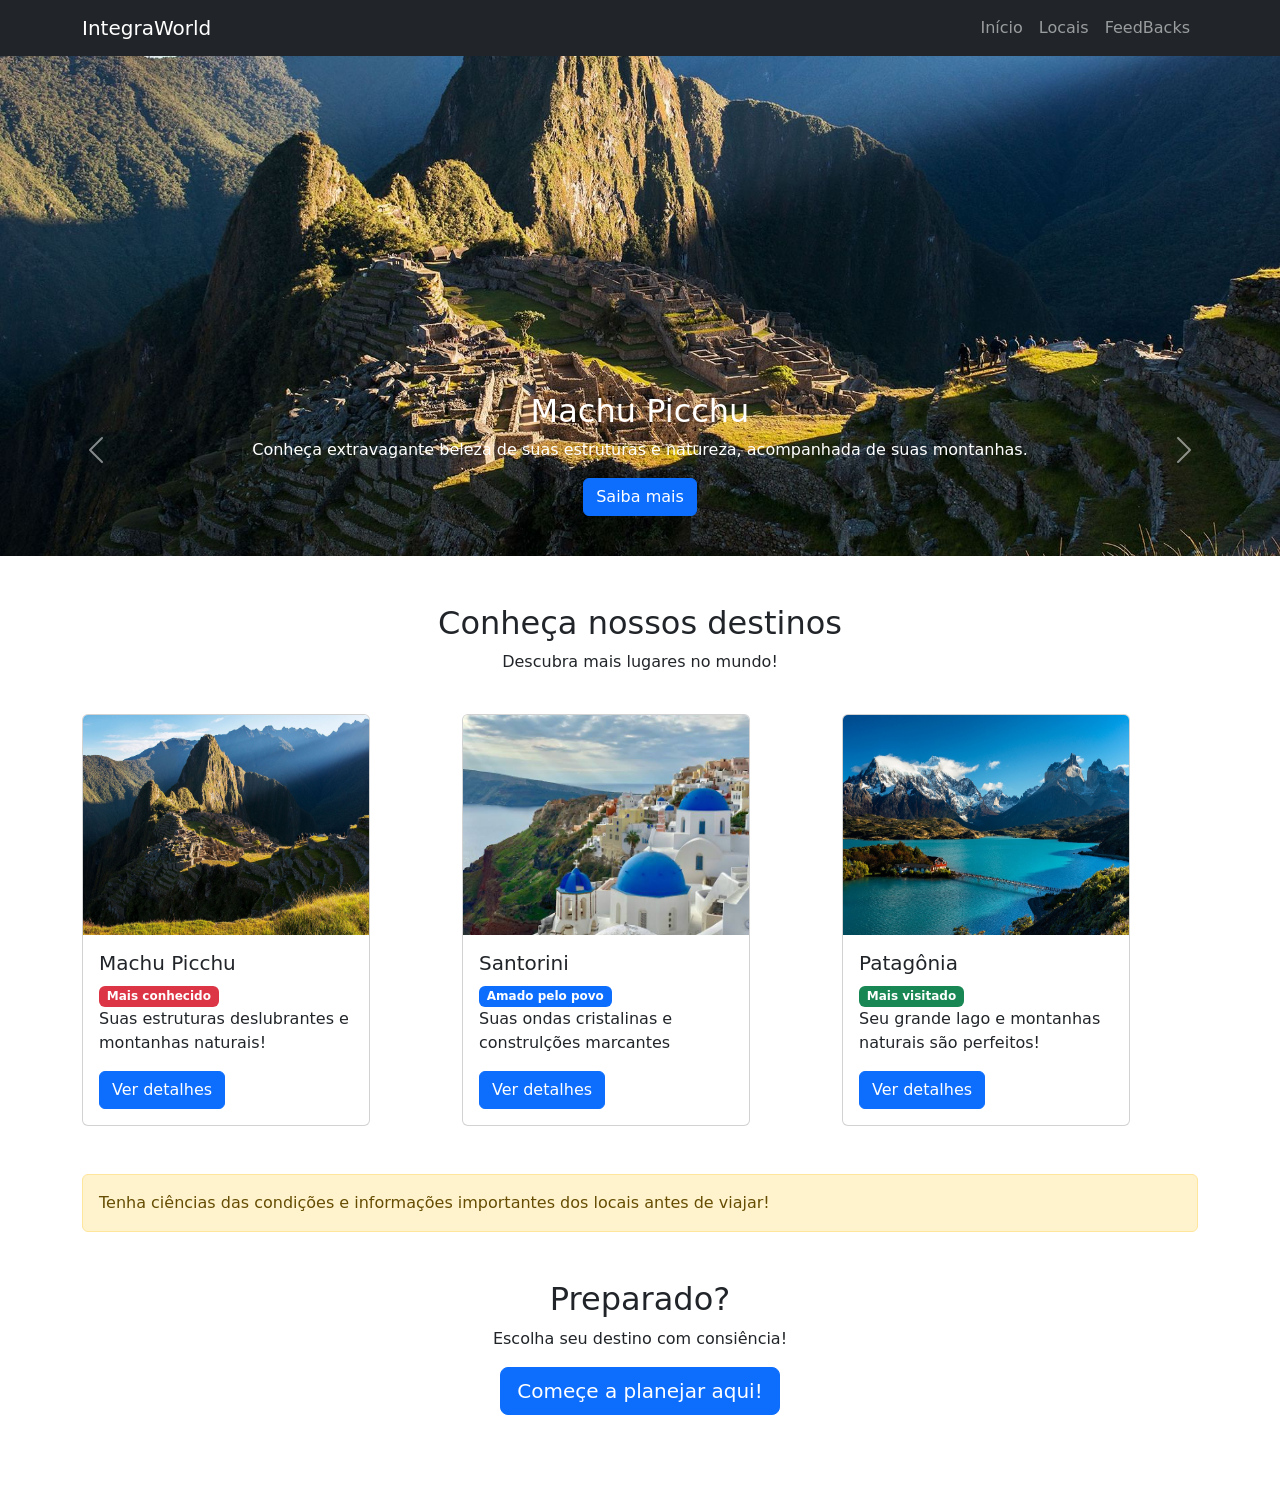
==== index.html @ cd150b31 "Inicialização site com cards e carousel" ====
<!DOCTYPE html>
<html lang="pt-br">

<head>
  <meta charset="UTF-8">
  <meta name="viewport" content="width=device-width, initial-scale=1.0">
  <link href="https://cdn.jsdelivr.net/npm/bootstrap@5.3.3/dist/css/bootstrap.min.css" rel="stylesheet">
  <link href="./CSS/style.css" rel="stylesheet">
  <title>IntegraWorld</title>
</head>

<body>
  
  <nav class="navbar navbar-expand-lg
  bg-dark navbar-dark">
    <div class="container">
      <a class="navbar-brand" href="#">
        IntegraWorld
      </a>
      <div class="navbar-nav ms-auto">
        <a class="nav-link" href="#">
          Início</a>
        <a class="nav-link" href="#">
          Locais</a>
        <a class="nav-link" href="#">
           FeedBacks </a>
      </div>
    </div>
  </nav>


  <div id="carouselTurismo" class="carousel slide" data-bs-ride="carousel">
    <div class="carousel-inner">
      <div class="carousel-item active">
        <img src="./IMG/Muchu Picchu.jpg" class="d-block w-100" alt="Destino">
        <div class="carousel-caption">
          <h2>Machu Picchu</h2>
          <p>Conheça extravagante beleza de suas estruturas e natureza, acompanhada de suas montanhas.</p>
          <button class="btn btn-primary">
            
            Saiba mais
          </button>
        </div>
      </div>

      <div class="carousel-item">
        <img src="./IMG/SANTORINI1.jpg" class="d-block w-100">
        <div class="carousel-caption">
          <h2>Santorini</h2>
          <p>Observe de perto as belezas de suas ondas e conheça sua beleza natural e urbana!</p>
          <button class="btn btn-primary">
            Saiba mais
          </button>
        </div>
      </div>



      <div class="carousel-item">
        <img src="./IMG/PATAGÔNIA1.webp" class="d-block w-100">
        <div class="carousel-caption">
          <h2>Patagônia</h2>
          <p>Veja a beleza natural deste local!</p>
          <button class="btn btn-primary">
            Saiba mais
          </button>
        </div>
      </div>

    </div>
  </div>

  <button class="carousel-control-prev" type="button" data-bs-target="#carouselTurismo" data-bs-slide="prev">
    <span class="carousel-control-prev-icon">
    </span>
  </button>

  <button class="carousel-control-next" type="button" data-bs-target="#carouselTurismo" data-bs-slide="next">
    <span class="carousel-control-next-icon">
    </span>
  </button>


      <section class="container my-5">
        
        <h2 class="text-center">        
        Conheça nossos destinos
        </h2>       
        <p class="text-center">        
        Descubra mais lugares no mundo!
        </p>
<br>

        <div class="row">

          <div class="col-md-4">
          
            <div class="card" style="width: 18rem;">
              <img src="./IMG/Muchu-picchu cardizito.jpg" class="card-img-top" alt="...">
              <div class="card-body">
                <h5 class="card-title">

                  Machu Picchu         
                  </h5>
                  <span class="badge bg-danger">
                  Mais conhecido             
                  </span>

          
                <p class="card-text">Suas estruturas deslubrantes e montanhas naturais!</p>
                <a href="index.html">
                  <button class="btn btn-primary">Ver detalhes</button> 
                </a>
              </div>
            </div>
          
          </div>
          
          <div class="col-md-4">
          
            <div class="card" style="width: 18rem;">
              <img src="./IMG/SANTORINICARD.jfif" class="card-img-top" alt="...">
              <div class="card-body">

                <h5 class="card-title">

                  Santorini              
                  </h5>
                  <span class="badge bg-primary">
                  Amado pelo povo               
                  </span>

                <p class="card-text">Suas ondas cristalinas e construlções marcantes</p>
                <a href="index.html">
                  <button class="btn btn-primary">Ver detalhes</button> 
                </a>
              </div>
            </div>
          
          </div>
          
          <div class="col-md-4">
          
            <div class="card" style="width: 18rem;">
              <img src="./IMG/PATAGONITACARDZS.png" class="card-img-top" alt="...">
              <div class="card-body">
                <h5 class="card-title">

                  Patagônia               
                  </h5>
                  <span class="badge bg-success">
                  Mais visitado                  
                  </span>
                <p class="card-text">Seu grande lago e montanhas naturais são perfeitos!</p>
                <a href="index.html">
                <button class="btn btn-primary">Ver detalhes</button> 
              </a>
              </div>
            </div>
          
          </div>
          
          </div>
        

          
      </section>
      <div class="container my-5">
      <div class="alert alert-warning">

        Tenha ciências das condições e informações importantes dos locais antes de viajar!
        
      </div>  
        </div>

        <section class="container text-center my-5">



<h2>Preparado?</h2>


<p>Escolha seu destino com consiência!</p>
<button class="btn btn-primary btn-lg">
Começe a planejar aqui!
</button>

</section>
      <BR>
      
      
  <script src="https://cdn.jsdelivr.net/npm/bootstrap@5.3.3/dist/js/bootstrap.bundle.min.js"></script>
</body>

</html>
---- CSS/style.css ----
.card-img-top {
    height: 220px;
    width: auto;
}

.carousel-item img {

    height: 500px;
   object-fit: cover;
    
    }
    
   .card {
    height: 100%;
    transition: 0.3s;   
    }

    .card:hover {

        transform: translateY(-5px);
    }
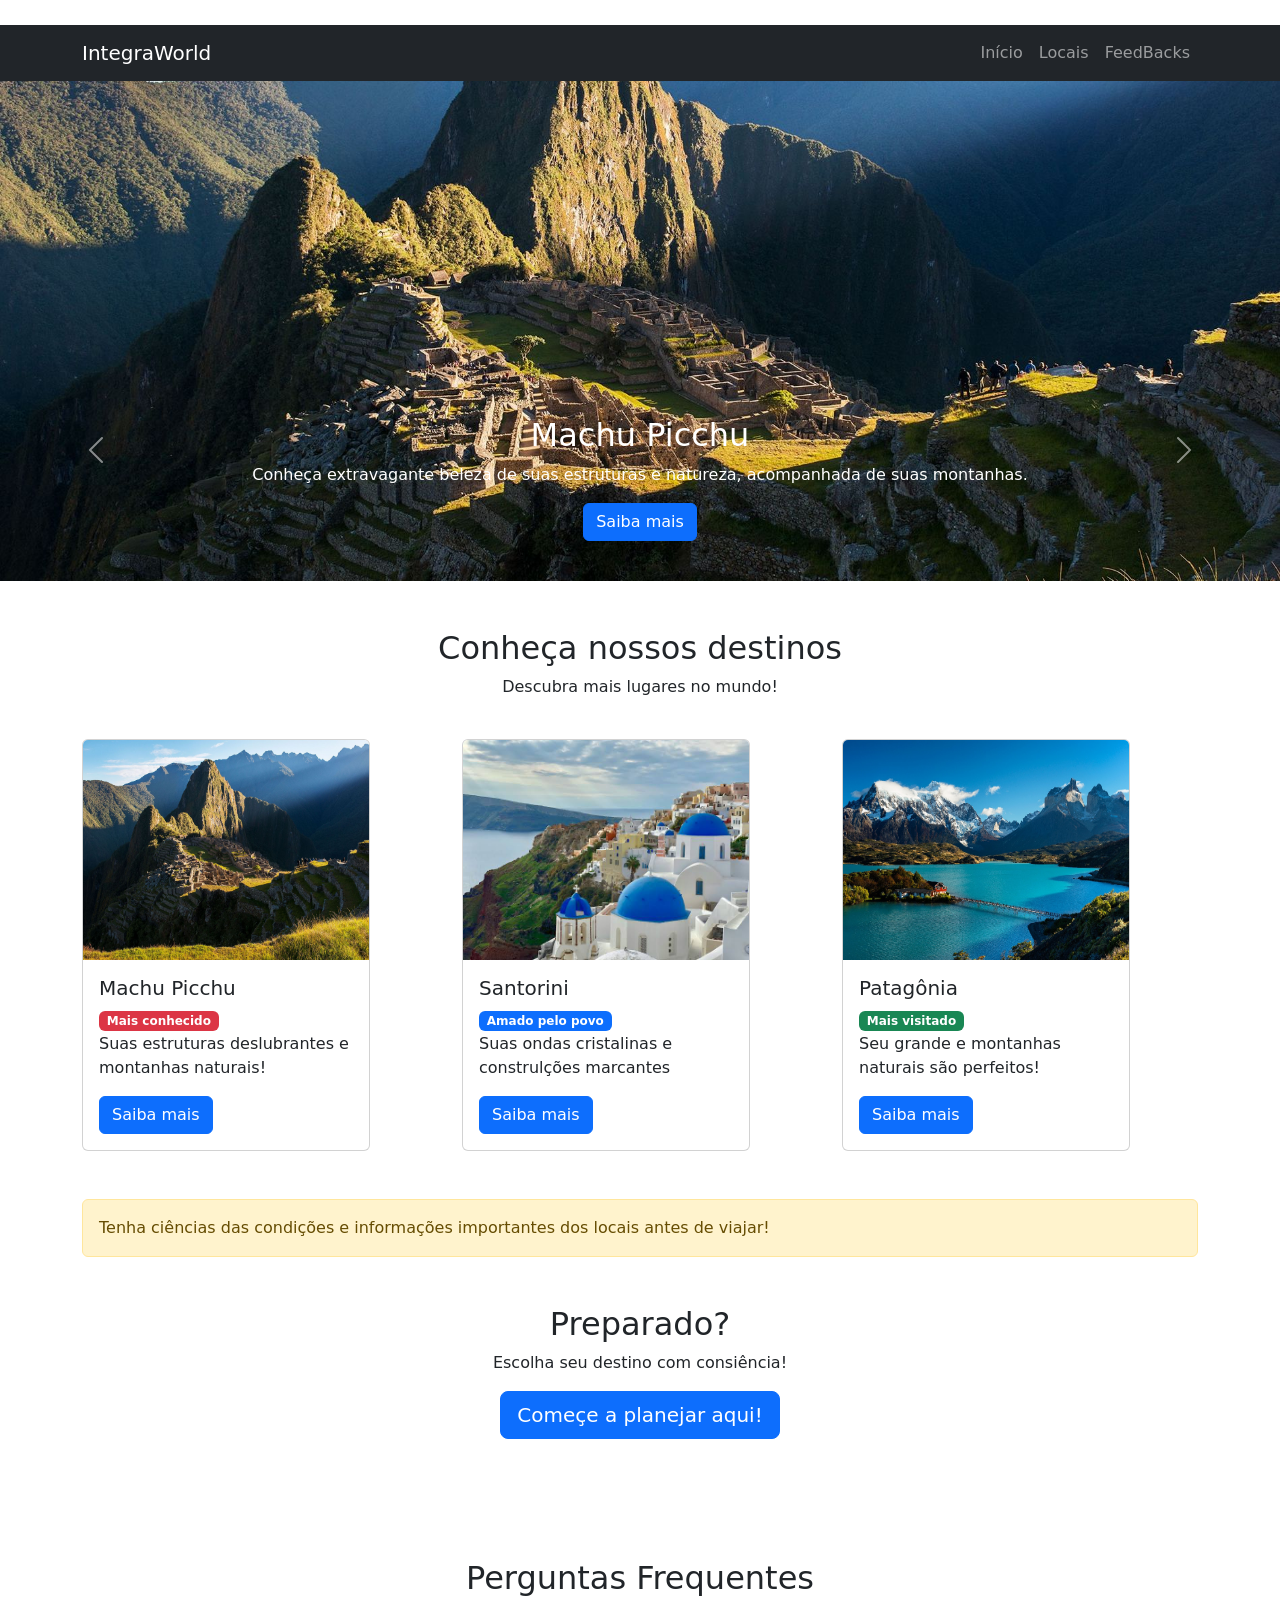
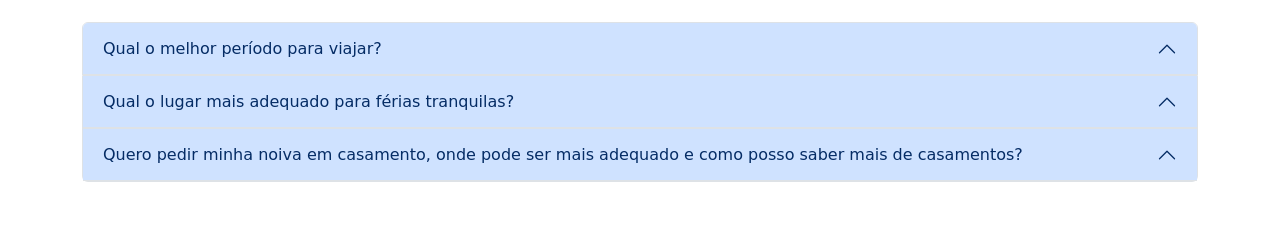
==== commit e9cde538: "Outras mudanças modal" ====
--- a/index.html
+++ b/index.html
@@ -7,10 +7,41 @@
   <link href="https://cdn.jsdelivr.net/npm/bootstrap@5.3.3/dist/css/bootstrap.min.css" rel="stylesheet">
   <link href="./CSS/style.css" rel="stylesheet">
   <title>IntegraWorld</title>
+
+  <button class="navbar-toggler" 
+  type="button" 
+  data-bs-toggle="collapse" 
+  data-bs-target="#menu">
+  <span class="navbar-toggler-icon">
+  </span>
+</button>
+
+  <div class="collapse navbar-collapse" id="menu">
+  <!-- links do menu aqui -->
+</div>
+
 </head>
 
 <body>
-  
+  <button class="navbar-toggler"
+
+  type="button"
+
+  data-bs-toggle="collapse"
+
+  data-bs-target="#menu">
+  <span class="navbar-toggler-icon">
+  </span>
+
+  <div class="collapse navbar-collapse"
+
+  id="menu">
+
+  <!-- links do menu aqui -->
+
+</div>
+
+</button>
   <nav class="navbar navbar-expand-lg
   bg-dark navbar-dark">
     <div class="container">
@@ -108,9 +139,11 @@
 
           
                 <p class="card-text">Suas estruturas deslubrantes e montanhas naturais!</p>
-                <a href="index.html">
-                  <button class="btn btn-primary">Ver detalhes</button> 
-                </a>
+                <button class="btn btn-primary"
+                data-bs-toggle="modal"
+                data-bs-target="#modalMuchu">
+                    Saiba mais 
+                  </button>
               </div>
             </div>
           
@@ -131,9 +164,11 @@
                   </span>
 
                 <p class="card-text">Suas ondas cristalinas e construlções marcantes</p>
-                <a href="index.html">
-                  <button class="btn btn-primary">Ver detalhes</button> 
-                </a>
+                <button class="btn btn-primary"
+                data-bs-toggle="modal"
+                data-bs-target="#modalSantorini">
+                    Saiba mais 
+                  </button>
               </div>
             </div>
           
@@ -151,19 +186,76 @@
                   <span class="badge bg-success">
                   Mais visitado                  
                   </span>
-                <p class="card-text">Seu grande lago e montanhas naturais são perfeitos!</p>
-                <a href="index.html">
-                <button class="btn btn-primary">Ver detalhes</button> 
-              </a>
-              </div>
-            </div>
-          
-          </div>
-          
-          </div>
-        
-
-          
+                <p class="card-text">Seu grande e montanhas naturais são perfeitos!</p>
+                <button class="btn btn-primary"
+                data-bs-toggle="modal"
+                data-bs-target="#modalPatagônia">
+                    Saiba mais 
+                  </button>
+
+
+              </div>
+            </div>
+          
+          </div>
+          
+          </div>
+        
+          <div class="modal fade" id="modalPatagônia">
+          <div class="modal-dialog">
+          <div class="modal-content">
+          <div class="modal-header">
+        <h5 class="modal-title">Patagônia</h5>
+        <button type="button" class="btn-close" data-bs-dismiss="modal"></button>
+                </div>
+                <div class="modal-body">
+                  <p>Sua maravilhosa vista e lago gelado é um dos motivos mais plaúsiveis para visitar este lugar. </p>
+          
+                </div>
+              <div class="modal-footer">
+               <button type="button" class="btn btn-secondary" data-bs-dismiss="modal">Fechar</button>
+             </div>
+             </div>
+            </div>
+          </div>    
+
+          
+          <div class="modal fade" id="modalSantorini">
+            <div class="modal-dialog">
+            <div class="modal-content">
+            <div class="modal-header">
+          <h5 class="modal-title">Santorini</h5>
+          <button type="button" class="btn-close" data-bs-dismiss="modal"></button>
+                  </div>
+                  <div class="modal-body">
+                    <p>As construções belas e harmônicas.  </p>
+            
+                  </div>
+                <div class="modal-footer">
+                 <button type="button" class="btn btn-secondary" data-bs-dismiss="modal">Fechar</button>
+               </div>
+               </div>
+              </div>
+            </div>    
+  
+            <div class="modal fade" id="modalMuchu">
+              <div class="modal-dialog">
+              <div class="modal-content">
+              <div class="modal-header">
+            <h5 class="modal-title">Machu Picchu</h5>
+            <button type="button" class="btn-close" data-bs-dismiss="modal"></button>
+                    </div>
+                    <div class="modal-body">
+                      <p>Suas grandes montanhas chamativas e estruturas as quais escandalisam beleza!!! </p>
+              
+                    </div>
+                  <div class="modal-footer">
+                   <button type="button" class="btn btn-secondary" data-bs-dismiss="modal">Fechar</button>
+                 </div>
+                 </div>
+                </div>
+              </div>    
+
       </section>
       <div class="container my-5">
       <div class="alert alert-warning">
@@ -187,8 +279,113 @@
 
 </section>
       <BR>
-      
-      
+    
+        <div class="container my-5">
+
+          <h2 class="text-center mb-4">
+        
+            Perguntas Frequentes        
+          </h2>
+        
+          <div class="accordion" id="faq">
+        
+            <div class="accordion-item">
+
+              <h2 class="accordion-header">
+            
+                <button class="accordion-button"
+            
+                  data-bs-toggle="collapse"
+            
+                  data-bs-target="#pergunta1">
+            
+                  Qual o melhor período para viajar?
+            
+              </button>
+            
+              </h2>
+              <div id="pergunta1"
+                class="accordion-collapse collapse"
+                data-bs-parent="#faq">
+                <div class="accordion-body">
+            
+                  O melhor período depende do destino            
+                  e das condições climáticas.
+            
+                </div>
+            
+              </div>
+            
+            </div>
+
+
+            <div class="accordion-item">
+
+              <h2 class="accordion-header">
+            
+                <button class="accordion-button"
+            
+                  data-bs-toggle="collapse"
+            
+                  data-bs-target="#pergunta2">
+            
+                  Qual o lugar mais adequado para férias tranquilas?
+            
+              </button>
+            
+              </h2>
+              <div id="pergunta2"
+                class="accordion-collapse collapse"
+                data-bs-parent="#faq">
+                <div class="accordion-body">
+            
+                  O melhor lugar para isto é Santorini, uma cidade linda que muitas pessoas adoram e voltam cheio de vontade de mais férias. Muitos até pedem em casamento seus pares por ser um lugar único!
+            
+                </div>
+            
+              </div>
+            
+            </div>
+
+
+            <div class="accordion-item">
+
+              <h2 class="accordion-header">
+            
+                <button class="accordion-button"
+            
+                  data-bs-toggle="collapse"
+            
+                  data-bs-target="#pergunta3">
+            
+                  Quero pedir minha noiva em casamento, onde pode ser mais adequado e como posso saber mais de casamentos?
+        
+            
+              </button>
+            
+              </h2>
+              <div id="pergunta3"
+                class="accordion-collapse collapse"
+                data-bs-parent="#faq">
+                <div class="accordion-body">
+            
+                  Para um pedido de casamento, um ambiente perfeito deixa a ocasião mais especial. Para isso, acredito que Santorini seja um lugar lindo para marcar este grande laço eterno e momento. Já para saber mais de casamento, Info Clothing é a escolha certa!
+            
+                </div>
+            
+              </div>
+            
+            </div>
+
+
+
+          </div>
+       </div>
+
+       
+
+
+        
   <script src="https://cdn.jsdelivr.net/npm/bootstrap@5.3.3/dist/js/bootstrap.bundle.min.js"></script>
 </body>
 
--- a/CSS/style.css
+++ b/CSS/style.css
@@ -18,4 +18,227 @@
     .card:hover {
 
         transform: translateY(-5px);
-    }+    }
+
+/* Caixa principal do Modal */
+
+.modal-content {
+
+    border: none;  
+    border-radius: 18px;  
+    overflow: hidden;  
+  
+  
+    /* Sombra ao redor da janela */ 
+  
+    box-shadow: 0 10px 30px rgba(0, 0, 0, 0.25);  
+  }
+  
+    
+  /* -----------------------------------------------------​
+  
+     CABEÇALHO DO MODAL​
+  
+  ----------------------------------------------------- */
+  
+  .modal-header {
+  
+    padding: 20px 25px;  
+  
+  
+    /* Remove a linha padrão do Bootstrap */
+  
+    border-bottom: none;
+  
+    background-color: #f8f9fa;  
+  }
+  
+  
+  /* Título do Modal */
+  
+  .modal-title {
+  
+    font-size: 1.5rem;
+  
+    font-weight: 700;
+  
+  }
+
+
+  /* Corpo do Modal */
+
+.modal-body {
+
+    padding: 30px;
+    font-size: 1rem; 
+    line-height: 1.7;
+  
+  }
+  
+  
+  
+  /* Imagem dentro do Modal */
+  
+  .modal-body img {
+  
+    width: 100%;
+  
+    border-radius: 12px;
+  
+    margin-bottom: 20px;  
+  }
+  
+    
+  /* Rodapé do Modal */
+  
+  .modal-footer {
+  
+    padding: 15px 25px;
+  
+    border-top: none;
+  
+    background-color: #f8f9fa;
+  
+  }
+  
+    
+  /* Botões do Modal */
+  
+  .modal .btn {
+  
+    border-radius: 8px;
+  
+    padding: 8px 20px;
+  
+  }
+
+  /* -----------------------------------------------------​
+
+   CAIXA PRINCIPAL​
+
+   ----------------------------------------------------- */
+
+/* Cria uma caixa separada para o Accordion. O max-width evita que fique muito largo. */
+
+.faq-box {
+
+    max-width: 850px;  
+    /* Centraliza a caixa */
+  
+    margin: 0 auto;
+  
+    /* Espaçamento interno */
+  
+    padding: 35px;
+  
+    /* Fundo da caixa */
+  
+    background-color: #ffffff;  
+    /* Cantos arredondados */
+  
+    border-radius: 18px;  
+    /* Borda */
+  
+    border: 1px solid #e9ecef;  
+    /* Sombra para criar sensação de elevação */
+  
+    box-shadow: 0 8px 25px rgba(0, 0, 0, 0.12); 
+  }
+
+
+  /* -----------------------------------------------------​
+
+   ÁREA DO ACCORDION​
+
+   ----------------------------------------------------- */
+
+.faq-box .accordion {
+
+    width: 100%;
+  
+  }  
+  /* -----------------------------------------------------​
+  
+     CADA PERGUNTA​
+  
+     ----------------------------------------------------- */
+  
+  .faq-box .accordion-item {
+  
+    /* Remove a borda padrão */
+  
+    border: none;
+  
+    /* Espaço entre as perguntas */
+  
+    margin-bottom: 15px;
+  
+    /* Arredonda cada "gaveta" */
+  
+    border-radius: 12px;
+  
+    /* Mantém o conteúdo dentro do arredondamento */
+  
+    overflow: hidden;
+  
+    /* Pequena sombra em cada item */
+  
+    box-shadow: 0 3px 10px rgba(0, 0, 0, 0.08);
+  
+  }
+
+
+  /* EFEITO AO CLICAR */
+
+/* Remove o contorno padrão que aparece quando o botão recebe foco. */
+
+.faq-box .accordion-button:focus {
+
+    box-shadow: none;
+  
+  }
+  /* ÁREA DA RESPOSTA */
+  
+  .faq-box .accordion-body {
+  
+    /* Espaçamento interno maior */
+  
+    padding: 25px;
+  
+    /* Espaçamento entre linhas */
+  
+    line-height: 1.7;  
+    /* Fundo da resposta */
+  
+    background-color: #ffffff;
+  
+  }
+
+  /* BOTÃO DA PERGUNTA */
+
+.faq-box .accordion-button {
+
+    /* Espaçamento interno */
+  
+    padding: 20px 22px;  
+    /* Tamanho do texto */
+  
+    font-size: 1rem;  
+    /* Deixa a pergunta em destaque *​/
+  
+    font-weight: 600;
+  
+    /* Cor de fundo */
+  
+    background-color: #f8f9fa;
+  
+  }  
+  /* PERGUNTA ABERTA */
+  
+  .faq-box .accordion-button:not(.collapsed) {
+  
+    background-color: #e9ecef;  
+    /* Remove sombra padrão */
+  
+    box-shadow: none;  
+  }
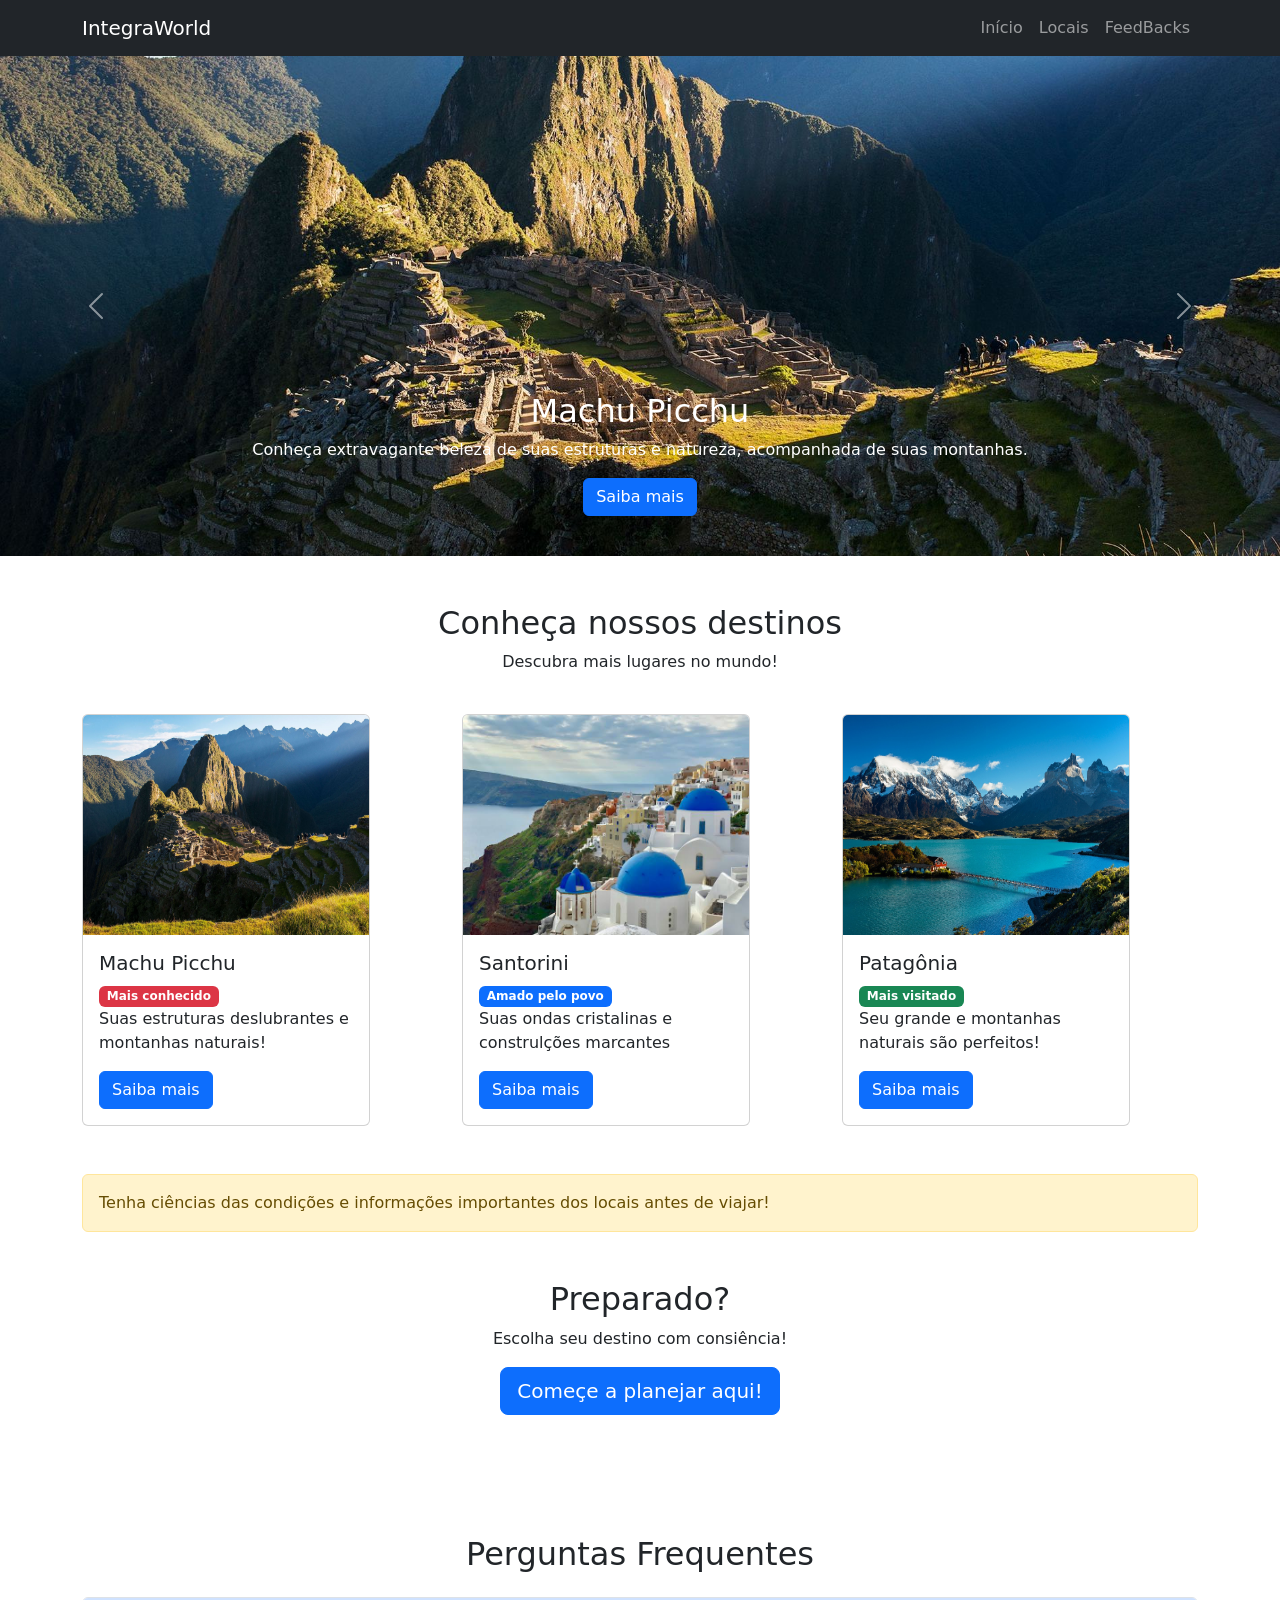
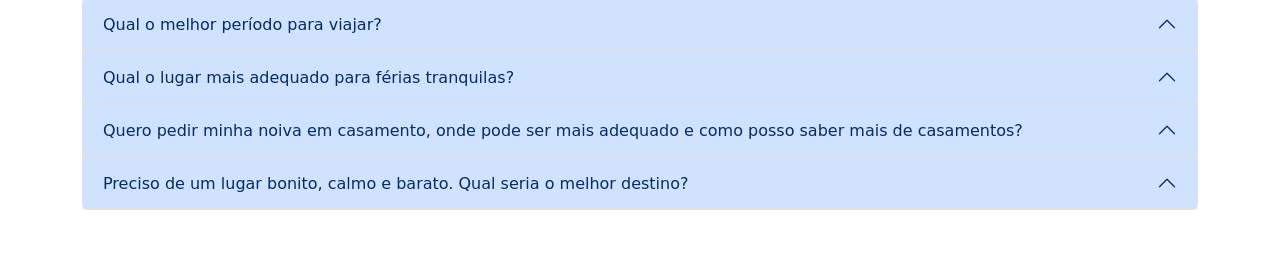
==== commit 66d32b52: "Modal feito e hambúrguer" ====
--- a/index.html
+++ b/index.html
@@ -5,62 +5,53 @@
   <meta charset="UTF-8">
   <meta name="viewport" content="width=device-width, initial-scale=1.0">
   <link href="https://cdn.jsdelivr.net/npm/bootstrap@5.3.3/dist/css/bootstrap.min.css" rel="stylesheet">
+
   <link href="./CSS/style.css" rel="stylesheet">
   <title>IntegraWorld</title>
 
-  <button class="navbar-toggler" 
-  type="button" 
-  data-bs-toggle="collapse" 
-  data-bs-target="#menu">
-  <span class="navbar-toggler-icon">
-  </span>
-</button>
-
-  <div class="collapse navbar-collapse" id="menu">
-  <!-- links do menu aqui -->
-</div>
 
 </head>
-
 <body>
-  <button class="navbar-toggler"
-
-  type="button"
-
-  data-bs-toggle="collapse"
-
-  data-bs-target="#menu">
-  <span class="navbar-toggler-icon">
-  </span>
-
-  <div class="collapse navbar-collapse"
-
-  id="menu">
-
-  <!-- links do menu aqui -->
-
-</div>
-
-</button>
-  <nav class="navbar navbar-expand-lg
-  bg-dark navbar-dark">
+
+
+   <nav class="navbar navbar-expand-lg bg-dark navbar-dark">
     <div class="container">
       <a class="navbar-brand" href="#">
         IntegraWorld
       </a>
-      <div class="navbar-nav ms-auto">
-        <a class="nav-link" href="#">
-          Início</a>
-        <a class="nav-link" href="#">
-          Locais</a>
-        <a class="nav-link" href="#">
-           FeedBacks </a>
+
+      <button class="navbar-toggler"
+        type="button"
+        data-bs-toggle="collapse"
+        data-bs-target="#menu">
+        <span class="navbar-toggler-icon"></span>
+      </button>
+
+      <div class="collapse navbar-collapse" id="menu">
+        <div class="navbar-nav ms-auto">
+          <a class="nav-link" href="#">
+            Início</a>
+          <a class="nav-link" href="#">
+            Locais</a>
+          <a class="nav-link" href="#">
+             FeedBacks </a>
+        </div>
       </div>
     </div>
   </nav>
 
 
+  
   <div id="carouselTurismo" class="carousel slide" data-bs-ride="carousel">
+    <button class="carousel-control-prev" type="button" data-bs-target="#carouselTurismo" data-bs-slide="prev">
+    <span class="carousel-control-prev-icon">
+    </span>
+  </button>
+
+  <button class="carousel-control-next" type="button" data-bs-target="#carouselTurismo" data-bs-slide="next">
+    <span class="carousel-control-next-icon">
+    </span>
+  </button>
     <div class="carousel-inner">
       <div class="carousel-item active">
         <img src="./IMG/Muchu Picchu.jpg" class="d-block w-100" alt="Destino">
@@ -101,15 +92,7 @@
     </div>
   </div>
 
-  <button class="carousel-control-prev" type="button" data-bs-target="#carouselTurismo" data-bs-slide="prev">
-    <span class="carousel-control-prev-icon">
-    </span>
-  </button>
-
-  <button class="carousel-control-next" type="button" data-bs-target="#carouselTurismo" data-bs-slide="next">
-    <span class="carousel-control-next-icon">
-    </span>
-  </button>
+  
 
 
       <section class="container my-5">
@@ -127,7 +110,7 @@
           <div class="col-md-4">
           
             <div class="card" style="width: 18rem;">
-              <img src="./IMG/Muchu-picchu cardizito.jpg" class="card-img-top" alt="...">
+              <img src="./IMG/Muchu-picchu cardizito.jpg" class="card-img-top" alt="Machu Picchu">
               <div class="card-body">
                 <h5 class="card-title">
 
@@ -152,7 +135,7 @@
           <div class="col-md-4">
           
             <div class="card" style="width: 18rem;">
-              <img src="./IMG/SANTORINICARD.jfif" class="card-img-top" alt="...">
+              <img src="./IMG/SANTORINICARD.jfif" class="card-img-top" alt="Santorini">
               <div class="card-body">
 
                 <h5 class="card-title">
@@ -177,7 +160,7 @@
           <div class="col-md-4">
           
             <div class="card" style="width: 18rem;">
-              <img src="./IMG/PATAGONITACARDZS.png" class="card-img-top" alt="...">
+              <img src="./IMG/PATAGONITACARDZS.png" class="card-img-top" alt="Patagonia">
               <div class="card-body">
                 <h5 class="card-title">
 
@@ -205,11 +188,16 @@
           <div class="modal-dialog">
           <div class="modal-content">
           <div class="modal-header">
-        <h5 class="modal-title">Patagônia</h5>
+        <h5 class="modal-title3">Patagônia</h5>
         <button type="button" class="btn-close" data-bs-dismiss="modal"></button>
                 </div>
                 <div class="modal-body">
-                  <p>Sua maravilhosa vista e lago gelado é um dos motivos mais plaúsiveis para visitar este lugar. </p>
+                  <img src="./IMG/PATAGÕNIZANDO.jpg" alt="Patagônia" class="img-fluid rounded mb-3">
+                  <p>Patagônia
+
+A Patagônia é uma região localizada no extremo sul da Argentina e do Chile, conhecida por suas paisagens impressionantes. Entre montanhas, geleiras, lagos e grandes campos, destaca-se pela natureza preservada e pela diversidade de animais. Entre seus principais atrativos estão o Glaciar Perito Moreno, o Parque Nacional Torres del Paine e a cidade de Ushuaia.
+ </p>
+Não há apenas paisagens deslumbrantes, mas também uma rica fauna e flora, tornando a Patagônia um destino ideal para os amantes da natureza e da aventura.
           
                 </div>
               <div class="modal-footer">
@@ -223,17 +211,24 @@
           <div class="modal fade" id="modalSantorini">
             <div class="modal-dialog">
             <div class="modal-content">
-            <div class="modal-header">
-          <h5 class="modal-title">Santorini</h5>
+            <div class="modal-header" >
+             
+               
+          <h5 class="modal-title2">Santorini</h5>
           <button type="button" class="btn-close" data-bs-dismiss="modal"></button>
                   </div>
                   <div class="modal-body">
-                    <p>As construções belas e harmônicas.  </p>
-            
+                      <img src="./IMG/SANTORINIZITO.webp" alt="Santorini" class="img-fluid rounded mb-3">
+                    <p>
+
+Santorini é uma ilha grega famosa por suas casas brancas com cúpulas azuis, construídas sobre falésias com vista para o mar Egeu. 
+Formada por uma antiga atividade vulcânica, a ilha combina belas paisagens, praias e vilarejos charmosos. Entre os destaques estão Oia, conhecida pelo pôr do sol, e Fira, principal centro da ilha.
+</p>
+Pode-se ver que não há apenas estruturas belas e históricas, mas também uma natureza exuberante e encantadora.  
                   </div>
                 <div class="modal-footer">
                  <button type="button" class="btn btn-secondary" data-bs-dismiss="modal">Fechar</button>
-               </div>
+              </div>
                </div>
               </div>
             </div>    
@@ -242,11 +237,16 @@
               <div class="modal-dialog">
               <div class="modal-content">
               <div class="modal-header">
-            <h5 class="modal-title">Machu Picchu</h5>
+            <h5 class="modal-title1">Machu Picchu</h5>
             <button type="button" class="btn-close" data-bs-dismiss="modal"></button>
                     </div>
                     <div class="modal-body">
-                      <p>Suas grandes montanhas chamativas e estruturas as quais escandalisam beleza!!! </p>
+                      <img src="./IMG/MAHUPICHULINO.webp" alt="Machu Picchu" class="img-fluid rounded mb-3">
+                      <p>
+
+Machu Picchu é uma antiga cidade inca localizada nas montanhas do Peru. Construída no século XV, destaca-se por suas construções históricas e pela impressionante paisagem dos Andes. Entre os principais atrativos estão o Templo do Sol, a Pedra Intihuatana e os terraços agrícolas.
+</p>
+O lugar apresenta uma combinação de história, arquitetura e natureza, sendo um dos destinos turísticos mais famosos do mundo.
               
                     </div>
                   <div class="modal-footer">
@@ -377,8 +377,26 @@
             
             </div>
 
-
-
+<div class="accordion-item">
+
+              <h2 class="accordion-header">
+            
+                <button class="accordion-button"
+            
+                  data-bs-toggle="collapse"
+            
+                  data-bs-target="#pergunta4">
+            
+                  Preciso de um lugar bonito, calmo e barato. Qual seria o melhor destino?
+              </button>
+            
+              </h2>
+              <div id="pergunta4"
+                class="accordion-collapse collapse"
+                data-bs-parent="#faq">
+                <div class="accordion-body">
+            
+                 Entre os locais apresentados, Machu Picchu é o mais barato e de brinde também é calmo, sendo um lugar lindo e com uma história incrível. Pode-se dizer ser um dos destinos mais visitados do mundo e amado pelo povo. Não perca tempo e vá conhecer este lugar incrível!
           </div>
        </div>
 
@@ -386,7 +404,7 @@
 
 
         
-  <script src="https://cdn.jsdelivr.net/npm/bootstrap@5.3.3/dist/js/bootstrap.bundle.min.js"></script>
+<script src="https://cdn.jsdelivr.net/npm/bootstrap@5.3.3/dist/js/bootstrap.bundle.min.js"> </script>
 </body>
 
 </html>
--- a/CSS/style.css
+++ b/CSS/style.css
@@ -44,27 +44,16 @@
   .modal-header {
   
     padding: 20px 25px;  
-  
-  
+
+
     /* Remove a linha padrão do Bootstrap */
   
     border-bottom: none;
   
-    background-color: #f8f9fa;  
-  }
-  
-  
-  /* Título do Modal */
-  
-  .modal-title {
-  
-    font-size: 1.5rem;
-  
-    font-weight: 700;
-  
-  }
-
-
+    background-color: #ffffff;  
+  }
+  
+  
   /* Corpo do Modal */
 
 .modal-body {
@@ -72,6 +61,7 @@
     padding: 30px;
     font-size: 1rem; 
     line-height: 1.7;
+    
   
   }
   
@@ -81,11 +71,13 @@
   
   .modal-body img {
   
-    width: 100%;
-  
+    width: 510px;
+
     border-radius: 12px;
   
-    margin-bottom: 20px;  
+    margin-bottom: 20px;
+
+    height: 300px;
   }
   
     
@@ -108,6 +100,10 @@
   
     border-radius: 8px;
   
+    color: rgb(0, 0, 0);
+
+    background-color: #e9ecef;
+
     padding: 8px 20px;
   
   }
@@ -241,4 +237,27 @@
     /* Remove sombra padrão */
   
     box-shadow: none;  
+  }
+
+
+/* TITULO DO MODAL */
+
+  .modal-title1 {
+    font-size: 1.5rem;
+    font-weight: 700;
+    color: rgb(93, 182, 93);
+   
+
+  }
+
+  .modal-title2 {
+    font-size: 1.5rem;
+    font-weight: 700;
+    color: rgb(49, 129, 219);
+  }
+
+  .modal-title3 {
+    font-size: 1.5rem;
+    font-weight: 700;
+    color: rgb(32, 94, 35)
   }
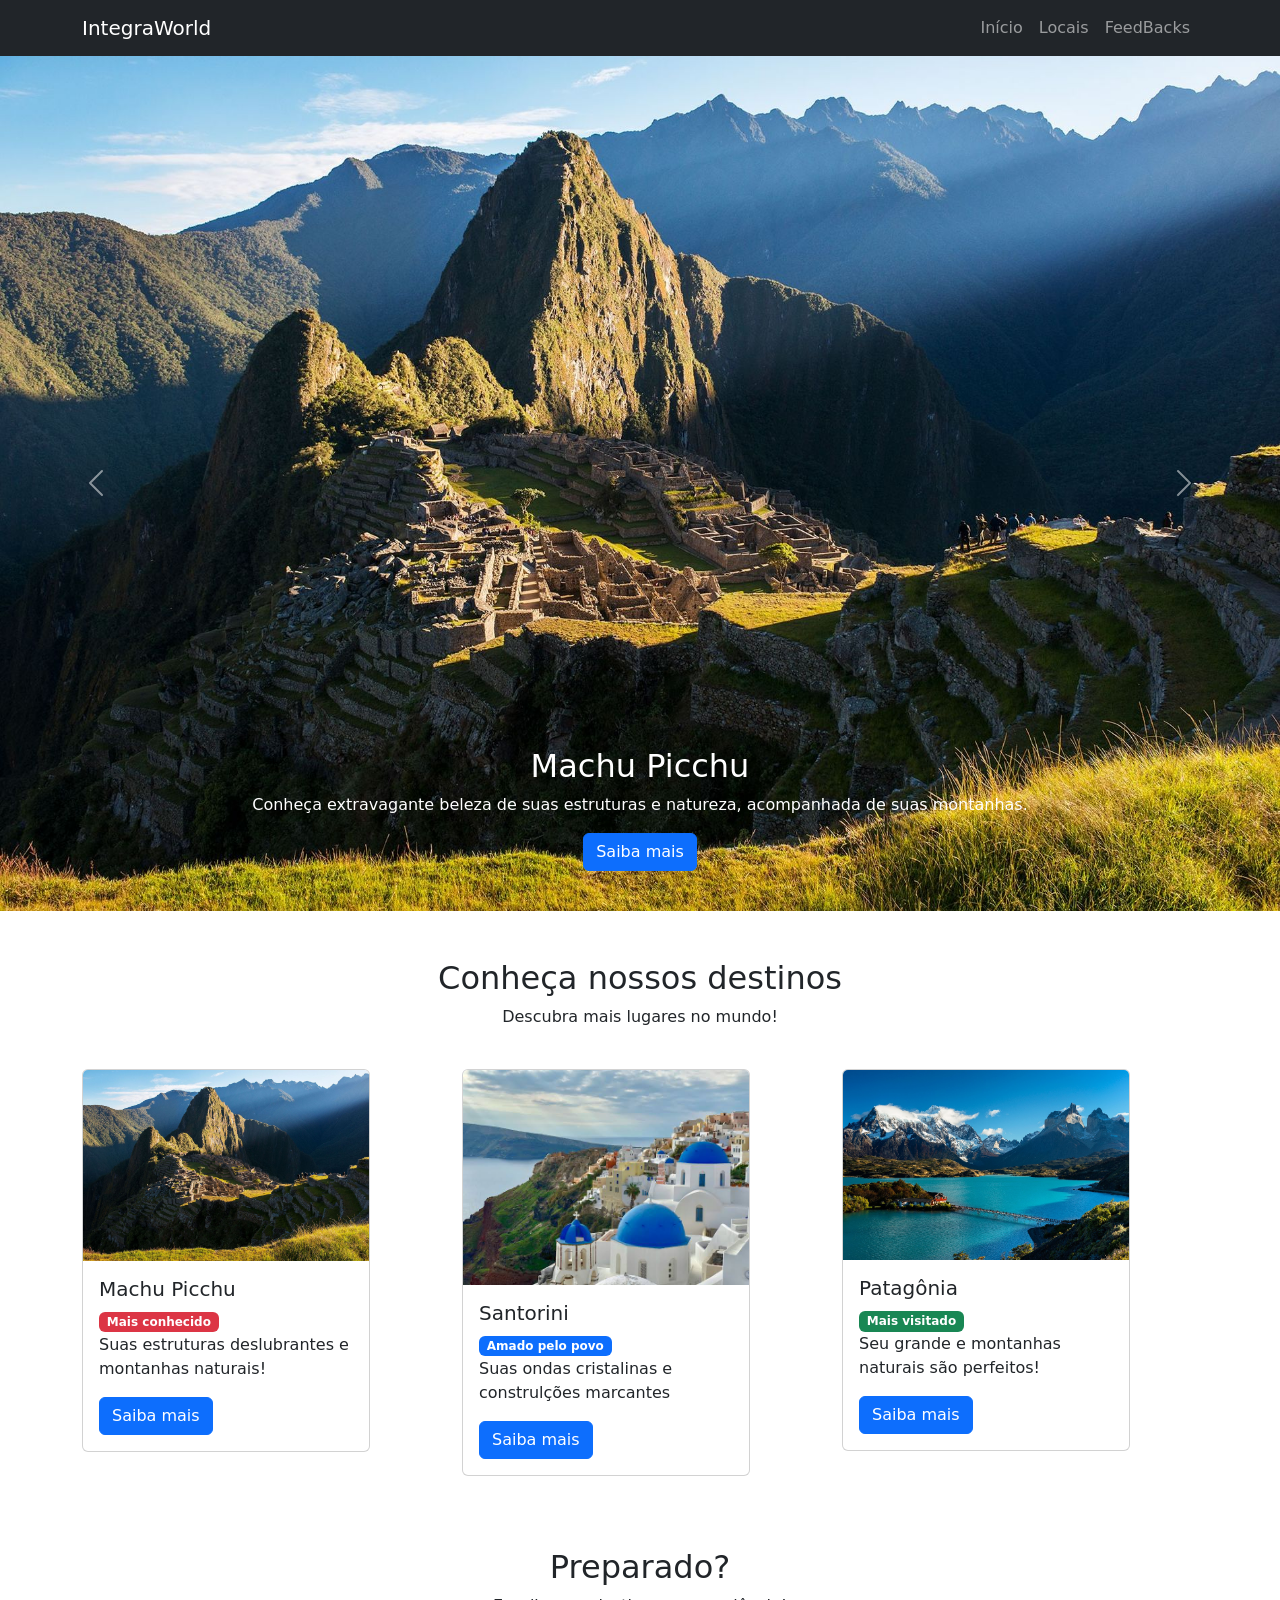
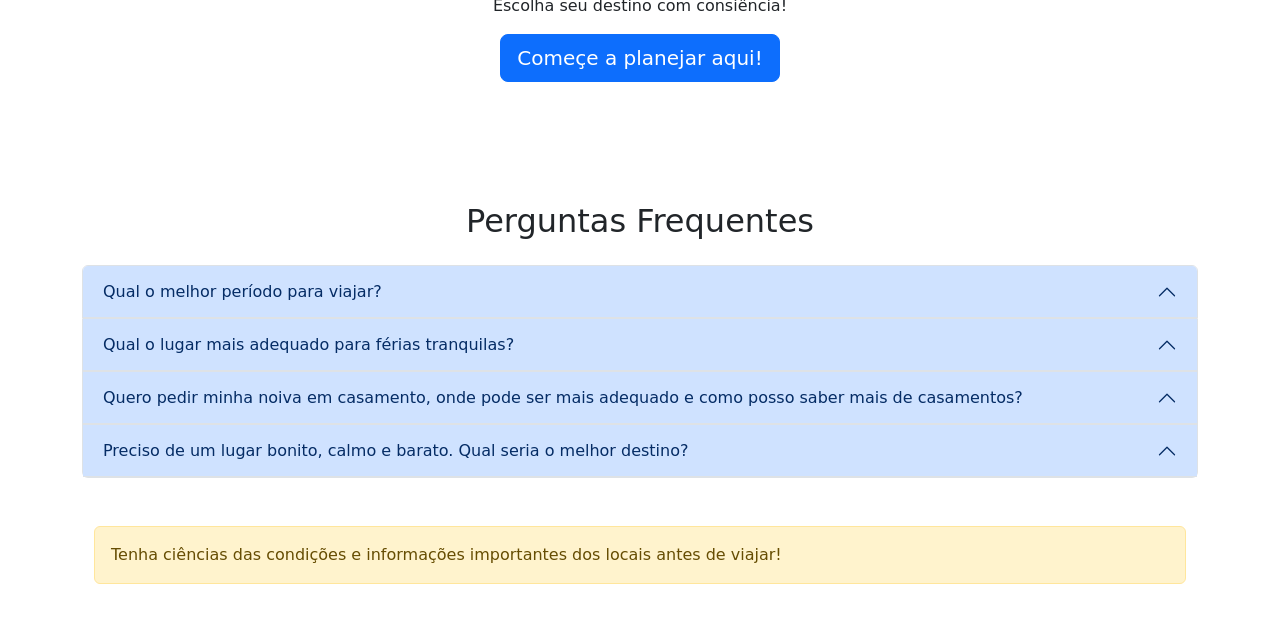
==== commit 27f637c2: "Mudança" ====
--- a/index.html
+++ b/index.html
@@ -4,8 +4,8 @@
 <head>
   <meta charset="UTF-8">
   <meta name="viewport" content="width=device-width, initial-scale=1.0">
-  <link href="https://cdn.jsdelivr.net/npm/bootstrap@5.3.3/dist/css/bootstrap.min.css" rel="stylesheet">
-
+ 
+ <link href="https://cdn.jsdelivr.net/npm/bootstrap@5.3.3/dist/css/bootstrap.min.css" rel="stylesheet">
   <link href="./CSS/style.css" rel="stylesheet">
   <title>IntegraWorld</title>
 
@@ -31,7 +31,7 @@
         <div class="navbar-nav ms-auto">
           <a class="nav-link" href="#">
             Início</a>
-          <a class="nav-link" href="#">
+          <a class="nav-link" href="./Locais.html">
             Locais</a>
           <a class="nav-link" href="#">
              FeedBacks </a>
@@ -39,7 +39,6 @@
       </div>
     </div>
   </nav>
-
 
   
   <div id="carouselTurismo" class="carousel slide" data-bs-ride="carousel">
@@ -66,7 +65,7 @@
       </div>
 
       <div class="carousel-item">
-        <img src="./IMG/SANTORINI1.jpg" class="d-block w-100">
+        <img src="./IMG/SANTORININOVO.jpg" class="d-block w-100">
         <div class="carousel-caption">
           <h2>Santorini</h2>
           <p>Observe de perto as belezas de suas ondas e conheça sua beleza natural e urbana!</p>
@@ -79,7 +78,7 @@
 
 
       <div class="carousel-item">
-        <img src="./IMG/PATAGÔNIA1.webp" class="d-block w-100">
+        <img src="./IMG/PATAGONIACARROSSEL.jpg" class="d-block w-100">
         <div class="carousel-caption">
           <h2>Patagônia</h2>
           <p>Veja a beleza natural deste local!</p>
@@ -187,7 +186,7 @@
           <div class="modal fade" id="modalPatagônia">
           <div class="modal-dialog">
           <div class="modal-content">
-          <div class="modal-header">
+          <div class="modal-header" style="background-color: rgb(116, 160, 116);">
         <h5 class="modal-title3">Patagônia</h5>
         <button type="button" class="btn-close" data-bs-dismiss="modal"></button>
                 </div>
@@ -200,7 +199,7 @@
 Não há apenas paisagens deslumbrantes, mas também uma rica fauna e flora, tornando a Patagônia um destino ideal para os amantes da natureza e da aventura.
           
                 </div>
-              <div class="modal-footer">
+              <div class="modal-footer" style="background-color: rgb(116, 160, 116);">
                <button type="button" class="btn btn-secondary" data-bs-dismiss="modal">Fechar</button>
              </div>
              </div>
@@ -211,7 +210,7 @@
           <div class="modal fade" id="modalSantorini">
             <div class="modal-dialog">
             <div class="modal-content">
-            <div class="modal-header" >
+            <div class="modal-header" style="background-color: rgb(148, 192, 192);" >
              
                
           <h5 class="modal-title2">Santorini</h5>
@@ -226,7 +225,7 @@
 </p>
 Pode-se ver que não há apenas estruturas belas e históricas, mas também uma natureza exuberante e encantadora.  
                   </div>
-                <div class="modal-footer">
+                <div class="modal-footer" style="background-color: rgb(148, 192, 192);">
                  <button type="button" class="btn btn-secondary" data-bs-dismiss="modal">Fechar</button>
               </div>
                </div>
@@ -236,7 +235,7 @@
             <div class="modal fade" id="modalMuchu">
               <div class="modal-dialog">
               <div class="modal-content">
-              <div class="modal-header">
+              <div class="modal-header" style="background-color: rgb(186, 248, 177);">
             <h5 class="modal-title1">Machu Picchu</h5>
             <button type="button" class="btn-close" data-bs-dismiss="modal"></button>
                     </div>
@@ -249,7 +248,7 @@
 O lugar apresenta uma combinação de história, arquitetura e natureza, sendo um dos destinos turísticos mais famosos do mundo.
               
                     </div>
-                  <div class="modal-footer">
+                  <div class="modal-footer" style="background-color: rgb(186, 248, 177);">
                    <button type="button" class="btn btn-secondary" data-bs-dismiss="modal">Fechar</button>
                  </div>
                  </div>
@@ -257,26 +256,23 @@
               </div>    
 
       </section>
-      <div class="container my-5">
-      <div class="alert alert-warning">
-
-        Tenha ciências das condições e informações importantes dos locais antes de viajar!
-        
-      </div>  
-        </div>
+     
 
         <section class="container text-center my-5">
 
 
-
+<br>
+<div class="containerprep">
+<div class="Preparado">
 <h2>Preparado?</h2>
 
 
 <p>Escolha seu destino com consiência!</p>
-<button class="btn btn-primary btn-lg">
+<a href="Planejamento.html" class="btn btn-primary btn-lg">
 Começe a planejar aqui!
-</button>
-
+</a>
+</div>
+</div>
 </section>
       <BR>
     
@@ -399,10 +395,18 @@
                  Entre os locais apresentados, Machu Picchu é o mais barato e de brinde também é calmo, sendo um lugar lindo e com uma história incrível. Pode-se dizer ser um dos destinos mais visitados do mundo e amado pelo povo. Não perca tempo e vá conhecer este lugar incrível!
           </div>
        </div>
+</div>
+</div>
 
        
 
-
+ <div class="container my-5">
+      <div class="alert alert-warning">
+
+        Tenha ciências das condições e informações importantes dos locais antes de viajar!
+        
+      </div>  
+        </div>
         
 <script src="https://cdn.jsdelivr.net/npm/bootstrap@5.3.3/dist/js/bootstrap.bundle.min.js"> </script>
 </body>
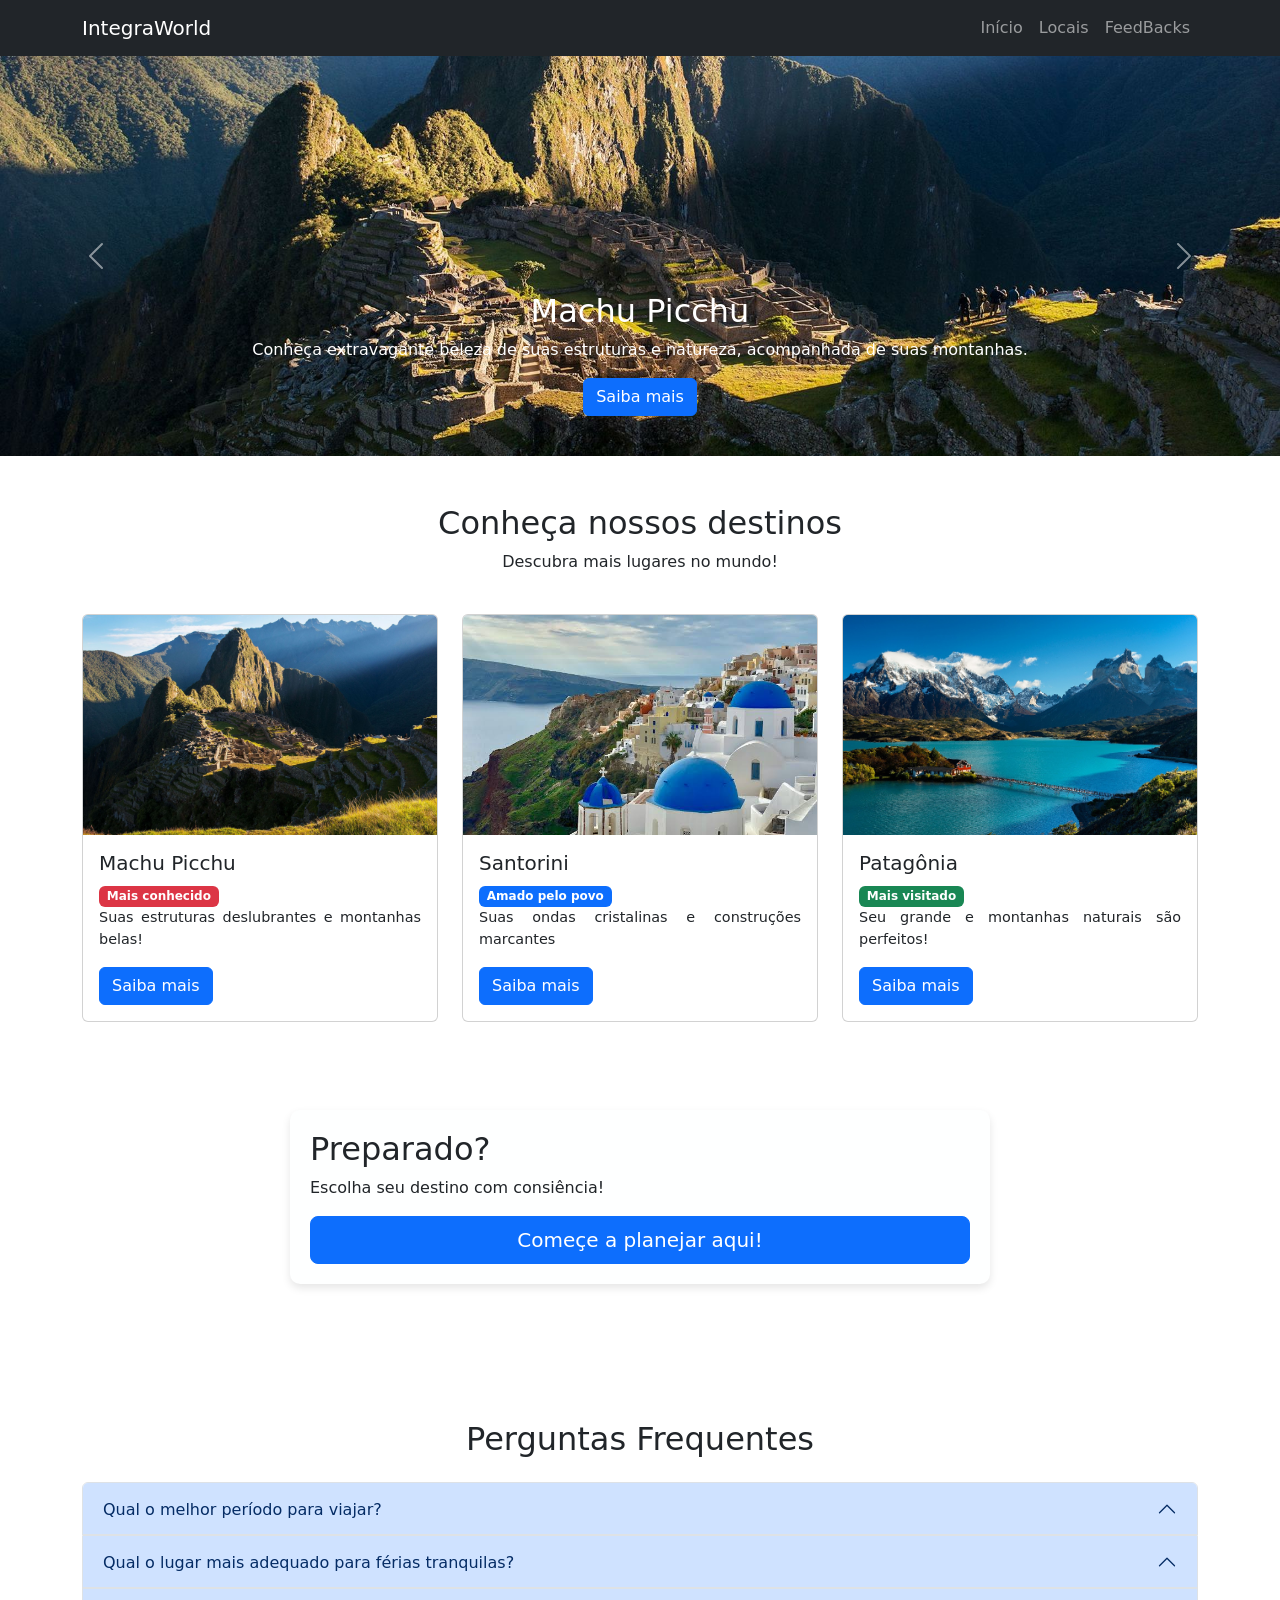
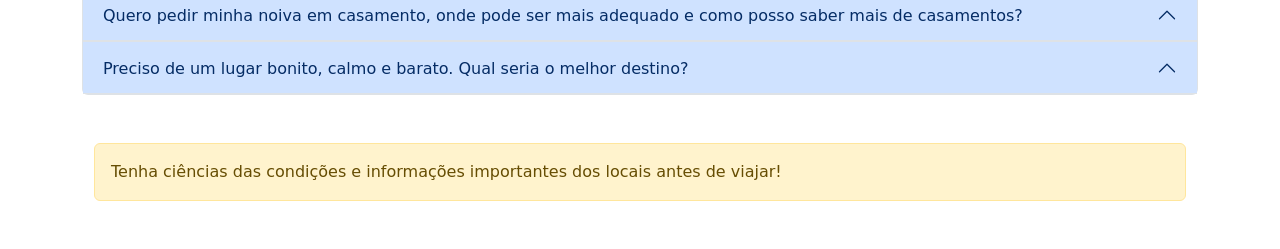
==== commit bbe8eaff: "MUDANÇAS" ====
--- a/index.html
+++ b/index.html
@@ -6,7 +6,7 @@
   <meta name="viewport" content="width=device-width, initial-scale=1.0">
  
  <link href="https://cdn.jsdelivr.net/npm/bootstrap@5.3.3/dist/css/bootstrap.min.css" rel="stylesheet">
-  <link href="./CSS/style.css" rel="stylesheet">
+  <link href="./style.css" rel="stylesheet">
   <title>IntegraWorld</title>
 
 
@@ -31,7 +31,7 @@
         <div class="navbar-nav ms-auto">
           <a class="nav-link" href="#">
             Início</a>
-          <a class="nav-link" href="./Locais.html">
+          <a class="nav-link" href="./Front-End/Locais.html">
             Locais</a>
           <a class="nav-link" href="#">
              FeedBacks </a>
@@ -53,7 +53,7 @@
   </button>
     <div class="carousel-inner">
       <div class="carousel-item active">
-        <img src="./IMG/Muchu Picchu.jpg" class="d-block w-100" alt="Destino">
+        <img src="./Front-End/IMG/Muchu Picchu.jpg" class="d-block w-100" alt="Destino">
         <div class="carousel-caption">
           <h2>Machu Picchu</h2>
           <p>Conheça extravagante beleza de suas estruturas e natureza, acompanhada de suas montanhas.</p>
@@ -65,7 +65,7 @@
       </div>
 
       <div class="carousel-item">
-        <img src="./IMG/SANTORININOVO.jpg" class="d-block w-100">
+        <img src="./Front-End/IMG/SANTORININOVO.jpg" class="d-block w-100">
         <div class="carousel-caption">
           <h2>Santorini</h2>
           <p>Observe de perto as belezas de suas ondas e conheça sua beleza natural e urbana!</p>
@@ -78,7 +78,7 @@
 
 
       <div class="carousel-item">
-        <img src="./IMG/PATAGONIACARROSSEL.jpg" class="d-block w-100">
+        <img src="./Front-End/IMG/PATAGONIACARROSSEL.jpg" class="d-block w-100">
         <div class="carousel-caption">
           <h2>Patagônia</h2>
           <p>Veja a beleza natural deste local!</p>
@@ -109,7 +109,7 @@
           <div class="col-md-4">
           
             <div class="card" style="width: 18rem;">
-              <img src="./IMG/Muchu-picchu cardizito.jpg" class="card-img-top" alt="Machu Picchu">
+              <img src="./Front-End/IMG/Muchu-picchu cardizito.jpg" class="card-img-top" alt="Machu Picchu">
               <div class="card-body">
                 <h5 class="card-title">
 
@@ -120,7 +120,7 @@
                   </span>
 
           
-                <p class="card-text">Suas estruturas deslubrantes e montanhas naturais!</p>
+                <p class="card-text">Suas estruturas deslubrantes e montanhas belas!</p>
                 <button class="btn btn-primary"
                 data-bs-toggle="modal"
                 data-bs-target="#modalMuchu">
@@ -134,7 +134,7 @@
           <div class="col-md-4">
           
             <div class="card" style="width: 18rem;">
-              <img src="./IMG/SANTORINICARD.jfif" class="card-img-top" alt="Santorini">
+              <img src="./Front-End/IMG/SANTORINICARD.jfif" class="card-img-top" alt="Santorini">
               <div class="card-body">
 
                 <h5 class="card-title">
@@ -145,7 +145,7 @@
                   Amado pelo povo               
                   </span>
 
-                <p class="card-text">Suas ondas cristalinas e construlções marcantes</p>
+                <p class="card-text">Suas ondas cristalinas e construções marcantes</p>
                 <button class="btn btn-primary"
                 data-bs-toggle="modal"
                 data-bs-target="#modalSantorini">
@@ -159,7 +159,7 @@
           <div class="col-md-4">
           
             <div class="card" style="width: 18rem;">
-              <img src="./IMG/PATAGONITACARDZS.png" class="card-img-top" alt="Patagonia">
+              <img src="./Front-End/IMG/PATAGONITACARDZS.png" class="card-img-top" alt="Patagonia">
               <div class="card-body">
                 <h5 class="card-title">
 
@@ -191,7 +191,7 @@
         <button type="button" class="btn-close" data-bs-dismiss="modal"></button>
                 </div>
                 <div class="modal-body">
-                  <img src="./IMG/PATAGÕNIZANDO.jpg" alt="Patagônia" class="img-fluid rounded mb-3">
+                  <img src="./Front-End/IMG/PATAGÕNIZANDO.jpg" alt="Patagônia" class="img-fluid rounded mb-3">
                   <p>Patagônia
 
 A Patagônia é uma região localizada no extremo sul da Argentina e do Chile, conhecida por suas paisagens impressionantes. Entre montanhas, geleiras, lagos e grandes campos, destaca-se pela natureza preservada e pela diversidade de animais. Entre seus principais atrativos estão o Glaciar Perito Moreno, o Parque Nacional Torres del Paine e a cidade de Ushuaia.
@@ -217,7 +217,7 @@
           <button type="button" class="btn-close" data-bs-dismiss="modal"></button>
                   </div>
                   <div class="modal-body">
-                      <img src="./IMG/SANTORINIZITO.webp" alt="Santorini" class="img-fluid rounded mb-3">
+                      <img src="./Front-End/IMG/SANTORINIZITO.webp" alt="Santorini" class="img-fluid rounded mb-3">
                     <p>
 
 Santorini é uma ilha grega famosa por suas casas brancas com cúpulas azuis, construídas sobre falésias com vista para o mar Egeu. 
@@ -240,7 +240,7 @@
             <button type="button" class="btn-close" data-bs-dismiss="modal"></button>
                     </div>
                     <div class="modal-body">
-                      <img src="./IMG/MAHUPICHULINO.webp" alt="Machu Picchu" class="img-fluid rounded mb-3">
+                      <img src="./Front-End/IMG/MAHUPICHULINO.webp" alt="Machu Picchu" class="img-fluid rounded mb-3">
                       <p>
 
 Machu Picchu é uma antiga cidade inca localizada nas montanhas do Peru. Construída no século XV, destaca-se por suas construções históricas e pela impressionante paisagem dos Andes. Entre os principais atrativos estão o Templo do Sol, a Pedra Intihuatana e os terraços agrícolas.
--- a/style.css
+++ b/style.css
@@ -0,0 +1,435 @@
+.card-img-top {
+  height: 220px;
+  width: auto;
+}
+
+.carousel-item img {
+
+  height: 400px;
+  object-fit: cover;
+
+}
+
+.card {
+  height: 100%;
+  transition: 0.3s;
+}
+
+.card:hover {
+
+  transform: translateY(-5px);
+}
+
+/* Caixa principal do Modal */
+
+.modal-content {
+
+  border: none;
+  border-radius: 18px;
+  overflow: hidden;
+
+
+  /* Sombra ao redor da janela */
+
+  box-shadow: 0 10px 30px rgba(0, 0, 0, 0.25);
+}
+
+
+/* -----------------------------------------------------​
+  
+     CABEÇALHO DO MODAL​
+  
+  ----------------------------------------------------- */
+
+.modal-header {
+
+  padding: 20px 25px;
+
+
+  /* Remove a linha padrão do Bootstrap */
+
+  border-bottom: none;
+
+  color: aqua;
+
+  background-color: #ffffff;
+}
+
+
+/* Corpo do Modal */
+
+.modal-body {
+
+  padding: 30px;
+
+  font-size: 1rem;
+
+  line-height: 1.7;
+
+  text-align: justify;
+
+}
+
+
+
+/* Imagem dentro do Modal */
+
+.modal-body img {
+
+  width: 510px;
+
+  border-radius: 12px;
+
+  margin-bottom: 20px;
+
+  height: 300px;
+}
+
+
+/* Rodapé do Modal */
+
+.modal-footer {
+
+  padding: 10px 25px;
+
+  border-top: none;
+
+  background-color: #f8f9fa;
+
+}
+
+
+/* Botões do Modal */
+
+.modal .btn {
+
+  border-radius: 10px;
+
+  color: rgb(0, 0, 0);
+
+  background-color: #e9ecef00;
+  border-color: rgb(0, 0, 0);
+  padding: 8px 20px;
+
+}
+
+/* -----------------------------------------------------​
+
+   CAIXA PRINCIPAL​
+
+   ----------------------------------------------------- */
+
+/* Cria uma caixa separada para o Accordion. O max-width evita que fique muito largo. */
+
+.faq-box {
+
+  max-width: 850px;
+  /* Centraliza a caixa */
+
+  margin: 0 auto;
+
+  /* Espaçamento interno */
+
+  padding: 35px;
+
+  /* Fundo da caixa */
+
+  background-color: #ffffff;
+  /* Cantos arredondados */
+
+  border-radius: 18px;
+  /* Borda */
+
+  border: 1px solid #e9ecef;
+  /* Sombra para criar sensação de elevação */
+
+  box-shadow: 0 8px 25px rgba(0, 0, 0, 0.12);
+}
+
+
+/* -----------------------------------------------------​
+
+   ÁREA DO ACCORDION​
+
+   ----------------------------------------------------- */
+
+.faq-box .accordion {
+
+  width: 100%;
+
+}
+
+/* -----------------------------------------------------​
+  
+     CADA PERGUNTA​
+  
+     ----------------------------------------------------- */
+
+.faq-box .accordion-item {
+
+  /* Remove a borda padrão */
+
+  border: none;
+
+  /* Espaço entre as perguntas */
+
+  margin-bottom: 15px;
+
+  /* Arredonda cada "gaveta" */
+
+  border-radius: 12px;
+
+  /* Mantém o conteúdo dentro do arredondamento */
+
+  overflow: hidden;
+
+  /* Pequena sombra em cada item */
+
+  box-shadow: 0 3px 10px rgba(0, 0, 0, 0.08);
+
+}
+
+
+/* EFEITO AO CLICAR */
+
+/* Remove o contorno padrão que aparece quando o botão recebe foco. */
+
+.faq-box .accordion-button:focus {
+
+  box-shadow: none;
+
+}
+
+/* ÁREA DA RESPOSTA */
+
+.faq-box .accordion-body {
+
+  /* Espaçamento interno maior */
+
+  padding: 25px;
+
+  /* Espaçamento entre linhas */
+
+  line-height: 1.7;
+  /* Fundo da resposta */
+
+  background-color: #ffffff;
+
+}
+
+/* BOTÃO DA PERGUNTA */
+
+.faq-box .accordion-button {
+
+  /* Espaçamento interno */
+
+  padding: 20px 22px;
+  /* Tamanho do texto */
+
+  font-size: 1rem;
+  /* Deixa a pergunta em destaque *​/
+  
+    font-weight: 600;
+  
+    /* Cor de fundo */
+
+  background-color: #f8f9fa;
+
+}
+
+/* PERGUNTA ABERTA */
+
+.faq-box .accordion-button:not(.collapsed) {
+
+  background-color: #e9ecef;
+  /* Remove sombra padrão */
+
+  box-shadow: none;
+}
+
+
+/* TITULO DO MODAL */
+
+.modal-title1 {
+  font-size: 1.5rem;
+  font-weight: 700;
+  color: rgb(93, 182, 93);
+
+
+}
+
+.modal-title2 {
+  font-size: 1.5rem;
+  font-weight: 700;
+  color: rgb(49, 129, 219);
+}
+
+.modal-title3 {
+  font-size: 1.5rem;
+  font-weight: 700;
+  color: rgb(32, 94, 35);
+  text-align: justify;
+
+}
+
+
+
+/* AQUI É SOBRE OS LOCAIS */
+
+.apresentacao {
+  margin-top: 20px;
+  margin-bottom: 20px;
+  font-size: 1.5rem;
+  font-weight: 700;
+
+}
+
+.card-text {
+  text-align: justify;
+  font-size: 90%;
+  font-weight: 400;
+
+}
+
+
+.Preparado {
+  background-color: rgb(254, 255, 255);
+  padding: 20px;
+  border-radius: 10px;
+  box-shadow: 0 4px 8px rgba(0, 0, 0, 0.1);
+  width: 700px;
+  height: auto;
+  text-align: justify;
+  display: flex;
+  flex-direction: column;
+  justify-content: center;
+
+}
+
+.containerprep {
+  display: flex;
+  justify-content: center;
+  align-items: center;
+  height: 200px;
+}
+
+
+
+
+
+
+
+
+
+
+
+
+
+
+
+
+
+
+
+img {
+  max-width: 100%;
+}
+
+.card-img-top {
+  width: 100%;
+  object-fit: cover;
+}
+
+.row .card {
+  width: 100% !important;
+}
+
+.modal-body img {
+  width: 100%;
+  height: auto;
+}
+
+.Preparado {
+  width: 100%;
+  max-width: 700px;
+}
+
+.containerprep {
+  height: auto;
+  min-height: 200px;
+  padding: 1rem 0;
+}
+
+@media (max-width: 768px) {
+  .carousel-item img {
+    height: 300px;
+  }
+
+  .carousel-caption h2 {
+    font-size: 22px;
+  }
+
+  .carousel-caption p {
+    font-size: 14px;
+  }
+
+  .modal-header,
+  .modal-footer {
+    padding: 12px;
+  }
+
+  .modal-body {
+    padding: 15px;
+  }
+
+  .faq-box {
+    padding: 15px;
+  }
+
+  .faq-box .accordion-body {
+    padding: 15px;
+  }
+
+  .grid.text-center.grid-cols-4 {
+    justify-content: center !important;
+    padding: 0 15px;
+  }
+
+  .grid.text-center.grid-cols-4 > div {
+    flex: 1 1 270px;
+  }
+
+  .card.card-row {
+    width: 100%;
+    max-width: 100% !important;
+  }
+
+  .card-img-start {
+    height: 220px !important;
+    object-fit: cover;
+  }
+
+  .cabecalho {
+    height: 250px !important;
+  }
+
+  body > h3 {
+    position: static !important;
+    margin: 20px 0 10px;
+  }
+
+  .container-cards {
+    height: auto !important;
+    padding: 0 15px 15px;
+  }
+
+  .card1 {
+    width: 100% !important;
+    padding: 15px;
+  }
+
+  .botao {
+    position: static !important;
+    padding: 0 15px 20px;
+  }
+}
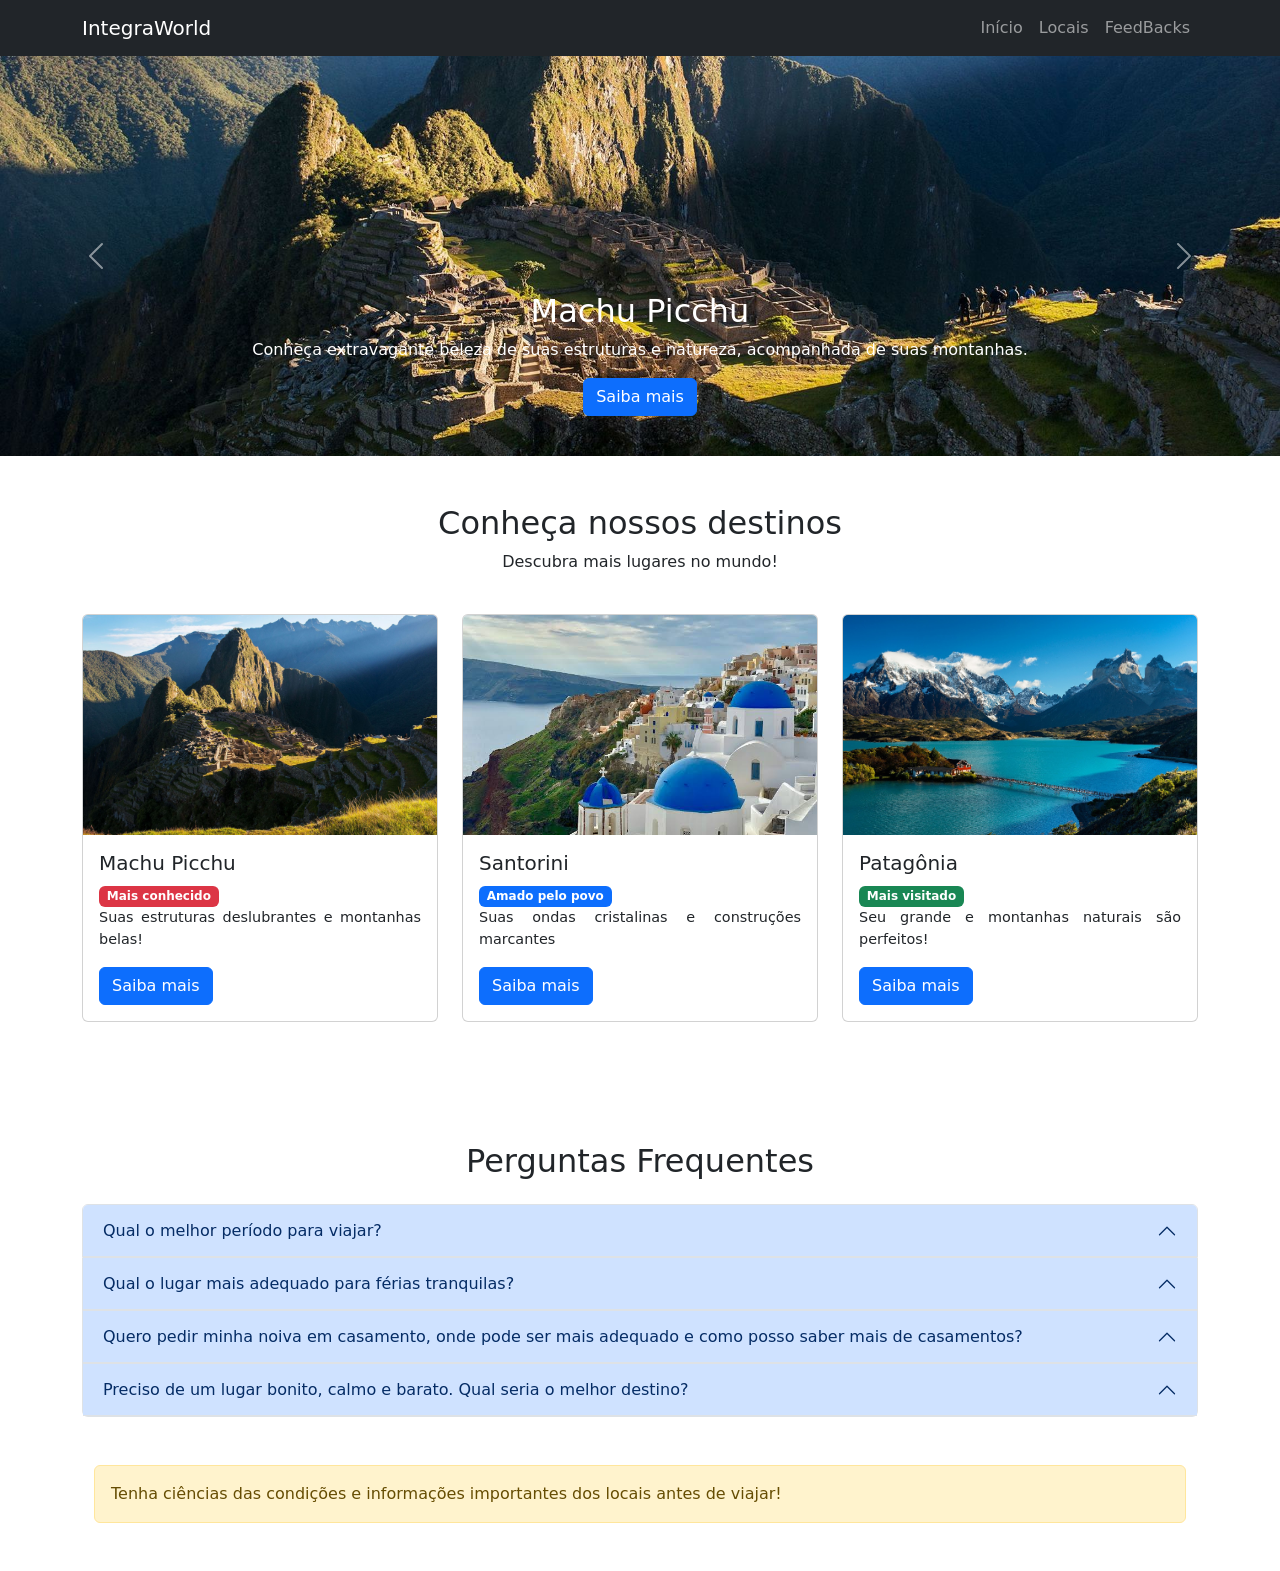
==== commit 6eb06716: "Mudanças" ====
--- a/index.html
+++ b/index.html
@@ -29,11 +29,11 @@
 
       <div class="collapse navbar-collapse" id="menu">
         <div class="navbar-nav ms-auto">
-          <a class="nav-link" href="#">
+          <a class="nav-link" href="./index.html">
             Início</a>
           <a class="nav-link" href="./Front-End/Locais.html">
             Locais</a>
-          <a class="nav-link" href="#">
+          <a class="nav-link" href="./feedbacks.html">
              FeedBacks </a>
         </div>
       </div>
@@ -261,18 +261,6 @@
         <section class="container text-center my-5">
 
 
-<br>
-<div class="containerprep">
-<div class="Preparado">
-<h2>Preparado?</h2>
-
-
-<p>Escolha seu destino com consiência!</p>
-<a href="Planejamento.html" class="btn btn-primary btn-lg">
-Começe a planejar aqui!
-</a>
-</div>
-</div>
 </section>
       <BR>
     
